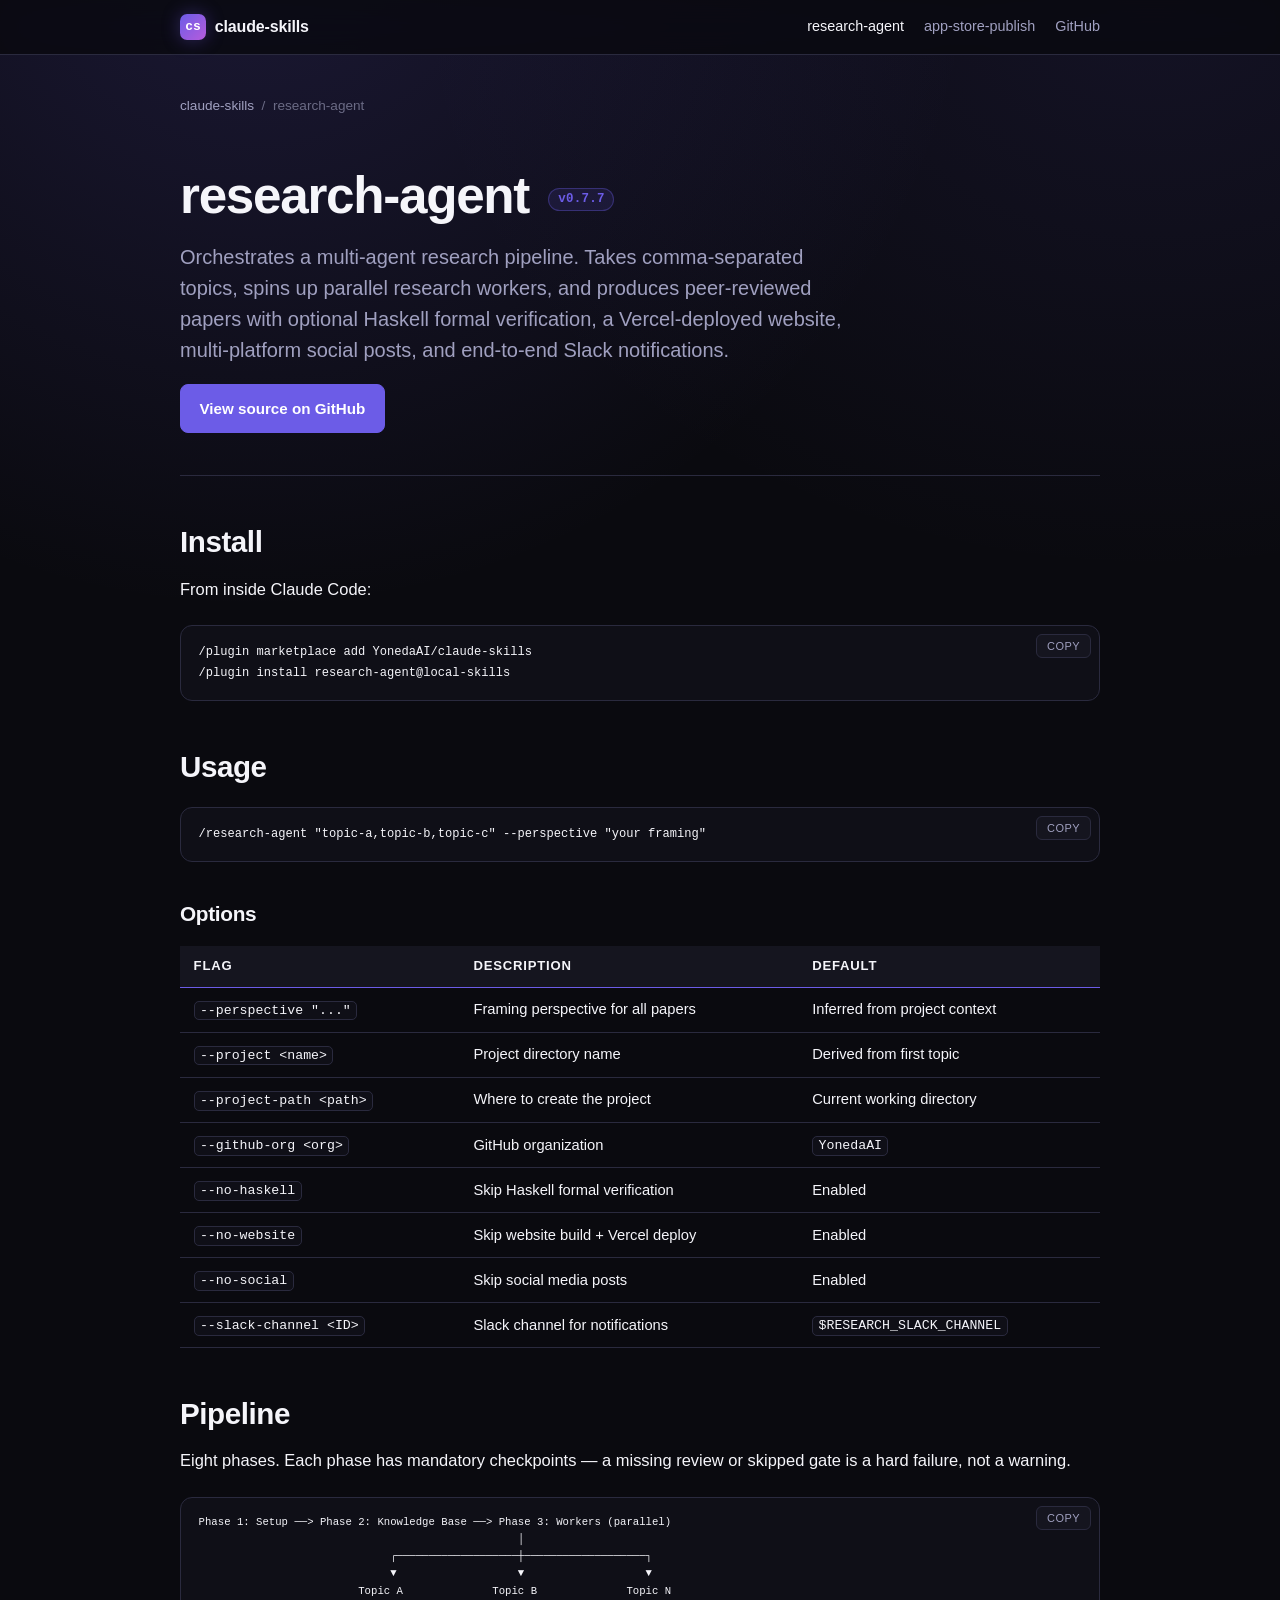
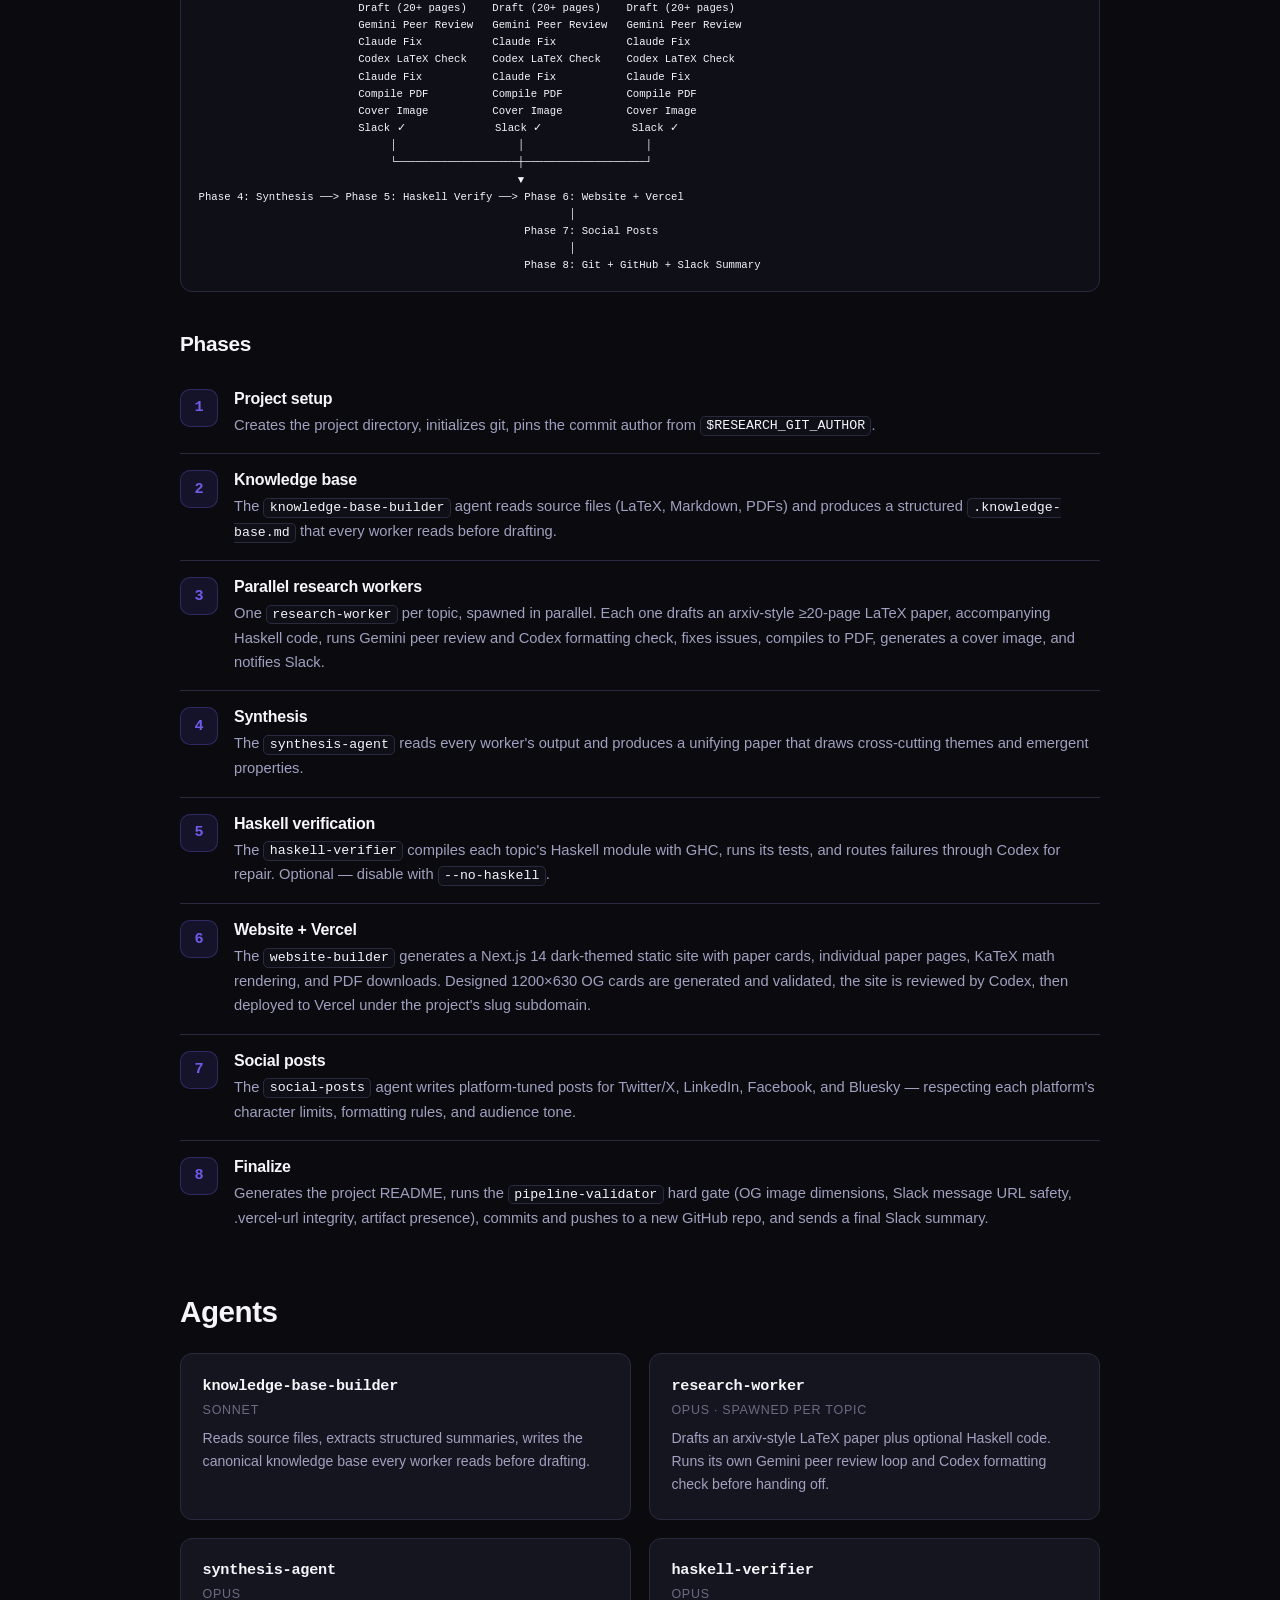
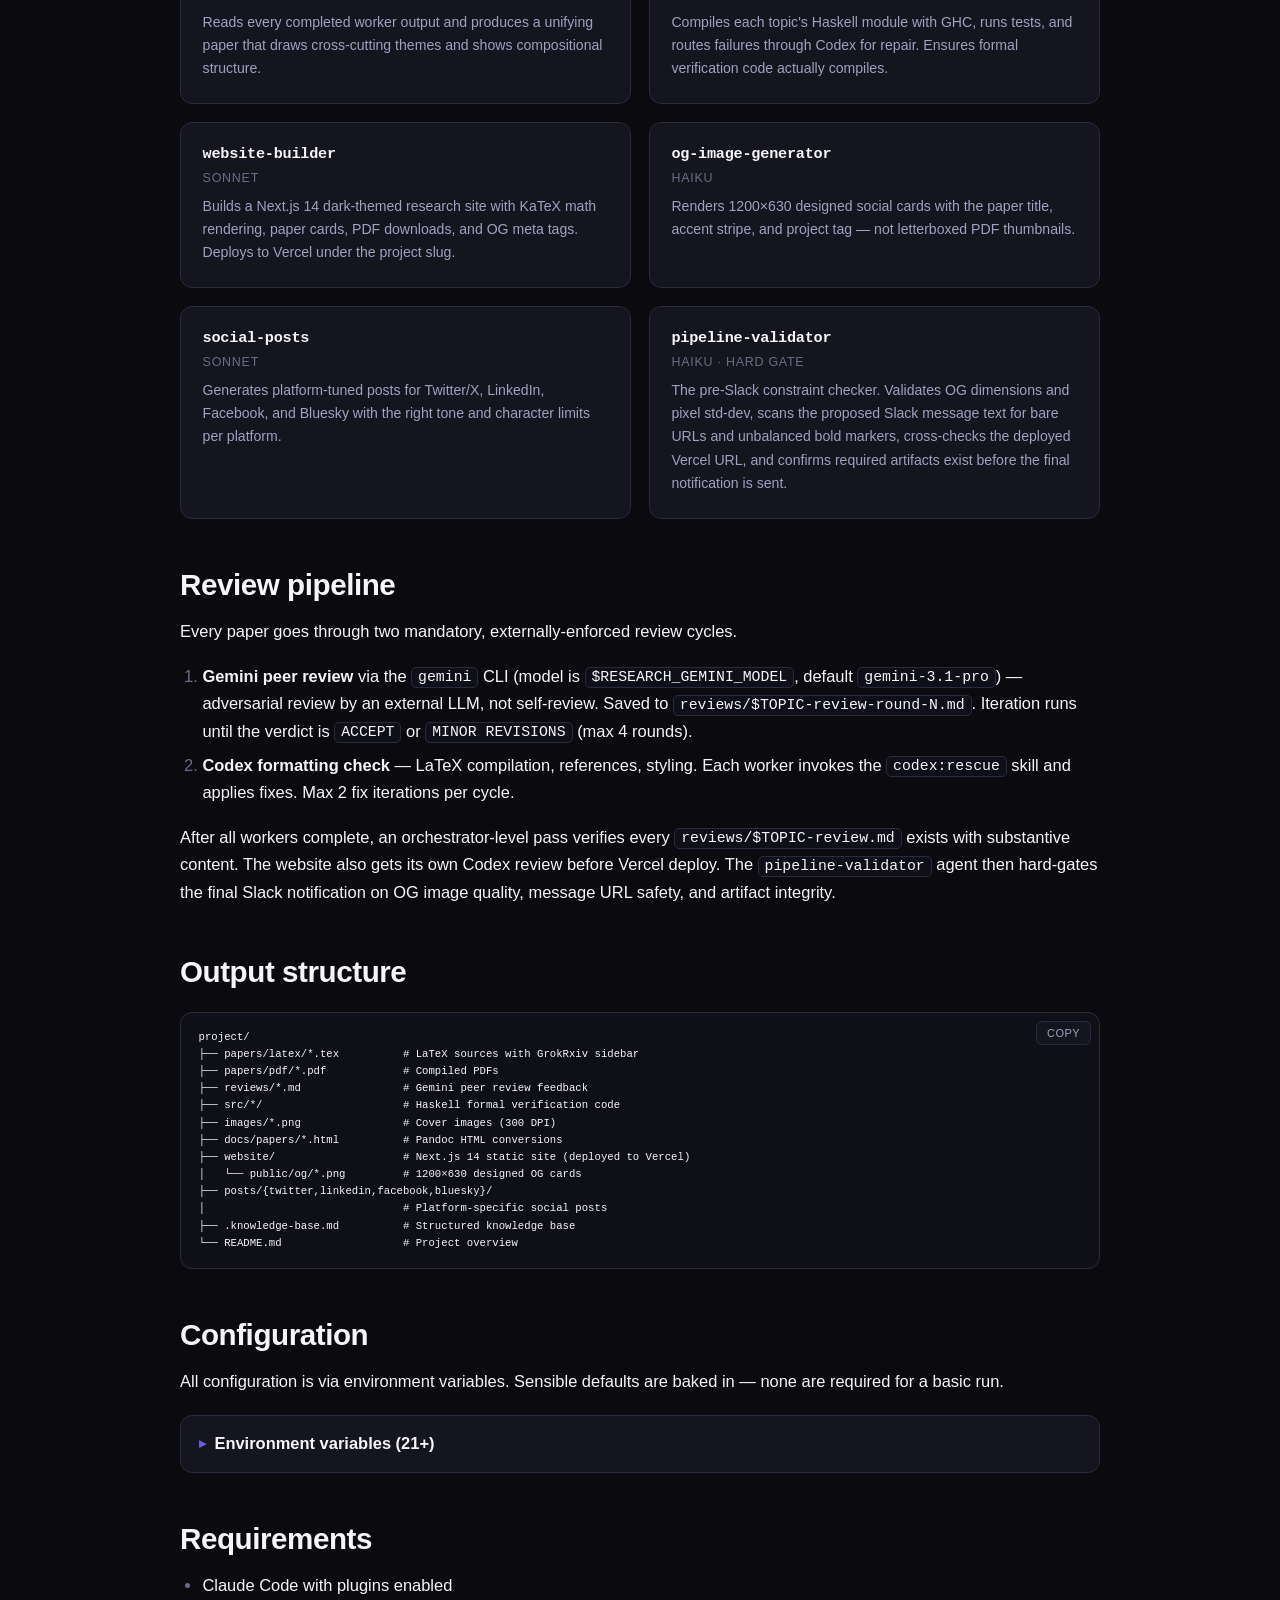
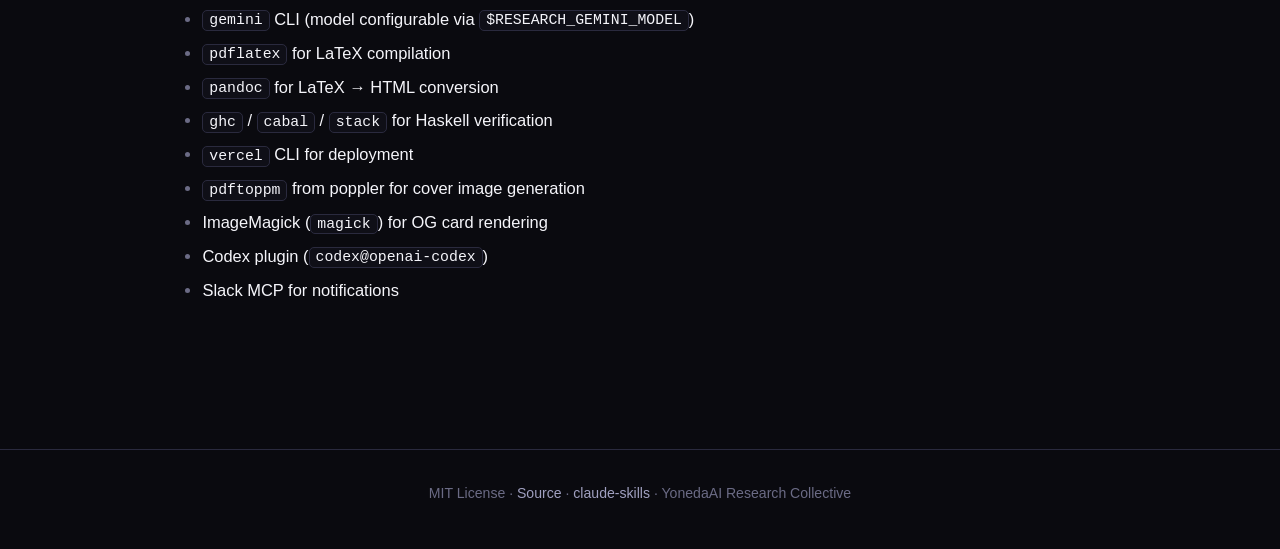
==== docs/research-agent/index.html @ 032ab2cd "Add GitHub Pages site under /docs - Top-level README pointing to the published site and per-plugin f" ====
<!doctype html>
<html lang="en">
<head>
  <meta charset="utf-8">
  <meta name="viewport" content="width=device-width, initial-scale=1, viewport-fit=cover">
  <meta name="theme-color" content="#0a0a0f">
  <title>research-agent — claude-skills</title>
  <meta name="description" content="A Claude Code plugin that orchestrates a multi-agent research pipeline: parallel workers, Gemini peer review, Codex formatting, Haskell verification, Vercel deployment, social posts, and Slack notifications.">

  <link rel="icon" type="image/svg+xml" href="../assets/img/favicon.svg">
  <link rel="canonical" href="https://yonedaai.github.io/claude-skills/research-agent/">
  <link rel="stylesheet" href="../assets/css/style.css">

  <meta property="og:type" content="article">
  <meta property="og:title" content="research-agent — multi-agent research pipeline for Claude Code">
  <meta property="og:description" content="Parallel research workers, Gemini peer review, Codex formatting, Haskell verification, Vercel deploy, social posts, Slack notifications.">
  <meta property="og:url" content="https://yonedaai.github.io/claude-skills/research-agent/">
  <meta property="og:image" content="https://yonedaai.github.io/claude-skills/assets/img/og-default.png">
  <meta name="twitter:card" content="summary_large_image">
  <meta name="twitter:title" content="research-agent — multi-agent research pipeline for Claude Code">
  <meta name="twitter:description" content="Parallel workers, peer review, formal verification, deployment, social, Slack.">
  <meta name="twitter:image" content="https://yonedaai.github.io/claude-skills/assets/img/og-default.png">
</head>
<body>

<header class="site-header">
  <div class="site-header-inner">
    <a class="brand" href="../">
      <span class="brand-mark">cs</span>
      <span>claude-skills</span>
    </a>
    <nav class="nav" aria-label="Primary">
      <a href="../research-agent/" class="active">research-agent</a>
      <a href="../app-store-publish/">app-store-publish</a>
      <a href="https://github.com/YonedaAI/claude-skills" rel="noopener">GitHub</a>
    </nav>
  </div>
</header>

<main>
  <p class="crumbs"><a href="../">claude-skills</a> &nbsp;/&nbsp; research-agent</p>

  <section class="hero">
    <h1>research-agent <span class="pill">v0.7.7</span></h1>
    <p class="lead">
      Orchestrates a multi-agent research pipeline. Takes comma-separated topics, spins up
      parallel research workers, and produces peer-reviewed papers with optional Haskell
      formal verification, a Vercel-deployed website, multi-platform social posts, and
      end-to-end Slack notifications.
    </p>
    <p>
      <a class="btn" href="https://github.com/YonedaAI/claude-skills/tree/main/research-agent-skill" rel="noopener">View source on GitHub</a>
    </p>
  </section>

  <section id="install">
    <h2>Install</h2>
    <p>From inside Claude Code:</p>
    <pre><code>/plugin marketplace add YonedaAI/claude-skills
/plugin install research-agent@local-skills</code></pre>
  </section>

  <section id="usage">
    <h2>Usage</h2>
    <pre><code>/research-agent "topic-a,topic-b,topic-c" --perspective "your framing"</code></pre>

    <h3>Options</h3>
    <table>
      <thead>
        <tr><th>Flag</th><th>Description</th><th>Default</th></tr>
      </thead>
      <tbody>
        <tr><td><code>--perspective "..."</code></td><td>Framing perspective for all papers</td><td>Inferred from project context</td></tr>
        <tr><td><code>--project &lt;name&gt;</code></td><td>Project directory name</td><td>Derived from first topic</td></tr>
        <tr><td><code>--project-path &lt;path&gt;</code></td><td>Where to create the project</td><td>Current working directory</td></tr>
        <tr><td><code>--github-org &lt;org&gt;</code></td><td>GitHub organization</td><td><code>YonedaAI</code></td></tr>
        <tr><td><code>--no-haskell</code></td><td>Skip Haskell formal verification</td><td>Enabled</td></tr>
        <tr><td><code>--no-website</code></td><td>Skip website build + Vercel deploy</td><td>Enabled</td></tr>
        <tr><td><code>--no-social</code></td><td>Skip social media posts</td><td>Enabled</td></tr>
        <tr><td><code>--slack-channel &lt;ID&gt;</code></td><td>Slack channel for notifications</td><td><code>$RESEARCH_SLACK_CHANNEL</code></td></tr>
      </tbody>
    </table>
  </section>

  <section id="pipeline">
    <h2>Pipeline</h2>
    <p>Eight phases. Each phase has mandatory checkpoints — a missing review or skipped gate is a hard failure, not a warning.</p>

<pre class="diagram"><code>Phase 1: Setup ──&gt; Phase 2: Knowledge Base ──&gt; Phase 3: Workers (parallel)
                                                  │
                              ┌───────────────────┼───────────────────┐
                              ▼                   ▼                   ▼
                         Topic A              Topic B              Topic N
                         Draft (20+ pages)    Draft (20+ pages)    Draft (20+ pages)
                         Gemini Peer Review   Gemini Peer Review   Gemini Peer Review
                         Claude Fix           Claude Fix           Claude Fix
                         Codex LaTeX Check    Codex LaTeX Check    Codex LaTeX Check
                         Claude Fix           Claude Fix           Claude Fix
                         Compile PDF          Compile PDF          Compile PDF
                         Cover Image          Cover Image          Cover Image
                         Slack ✓              Slack ✓              Slack ✓
                              │                   │                   │
                              └───────────────────┼───────────────────┘
                                                  ▼
Phase 4: Synthesis ──&gt; Phase 5: Haskell Verify ──&gt; Phase 6: Website + Vercel
                                                          │
                                                   Phase 7: Social Posts
                                                          │
                                                   Phase 8: Git + GitHub + Slack Summary</code></pre>

    <h3>Phases</h3>

    <div class="phase">
      <div class="phase-num">1</div>
      <div class="phase-body">
        <h4>Project setup</h4>
        <p>Creates the project directory, initializes git, pins the commit author from <code>$RESEARCH_GIT_AUTHOR</code>.</p>
      </div>
    </div>
    <div class="phase">
      <div class="phase-num">2</div>
      <div class="phase-body">
        <h4>Knowledge base</h4>
        <p>The <code>knowledge-base-builder</code> agent reads source files (LaTeX, Markdown, PDFs) and produces a structured <code>.knowledge-base.md</code> that every worker reads before drafting.</p>
      </div>
    </div>
    <div class="phase">
      <div class="phase-num">3</div>
      <div class="phase-body">
        <h4>Parallel research workers</h4>
        <p>One <code>research-worker</code> per topic, spawned in parallel. Each one drafts an arxiv-style ≥20-page LaTeX paper, accompanying Haskell code, runs Gemini peer review and Codex formatting check, fixes issues, compiles to PDF, generates a cover image, and notifies Slack.</p>
      </div>
    </div>
    <div class="phase">
      <div class="phase-num">4</div>
      <div class="phase-body">
        <h4>Synthesis</h4>
        <p>The <code>synthesis-agent</code> reads every worker's output and produces a unifying paper that draws cross-cutting themes and emergent properties.</p>
      </div>
    </div>
    <div class="phase">
      <div class="phase-num">5</div>
      <div class="phase-body">
        <h4>Haskell verification</h4>
        <p>The <code>haskell-verifier</code> compiles each topic's Haskell module with GHC, runs its tests, and routes failures through Codex for repair. Optional — disable with <code>--no-haskell</code>.</p>
      </div>
    </div>
    <div class="phase">
      <div class="phase-num">6</div>
      <div class="phase-body">
        <h4>Website + Vercel</h4>
        <p>The <code>website-builder</code> generates a Next.js 14 dark-themed static site with paper cards, individual paper pages, KaTeX math rendering, and PDF downloads. Designed 1200×630 OG cards are generated and validated, the site is reviewed by Codex, then deployed to Vercel under the project's slug subdomain.</p>
      </div>
    </div>
    <div class="phase">
      <div class="phase-num">7</div>
      <div class="phase-body">
        <h4>Social posts</h4>
        <p>The <code>social-posts</code> agent writes platform-tuned posts for Twitter/X, LinkedIn, Facebook, and Bluesky — respecting each platform's character limits, formatting rules, and audience tone.</p>
      </div>
    </div>
    <div class="phase">
      <div class="phase-num">8</div>
      <div class="phase-body">
        <h4>Finalize</h4>
        <p>Generates the project README, runs the <code>pipeline-validator</code> hard gate (OG image dimensions, Slack message URL safety, .vercel-url integrity, artifact presence), commits and pushes to a new GitHub repo, and sends a final Slack summary.</p>
      </div>
    </div>
  </section>

  <section id="agents">
    <h2>Agents</h2>
    <div class="grid grid-2">

      <article class="card agent-card">
        <h4>knowledge-base-builder</h4>
        <p class="meta">Sonnet</p>
        <p>Reads source files, extracts structured summaries, writes the canonical knowledge base every worker reads before drafting.</p>
      </article>

      <article class="card agent-card">
        <h4>research-worker</h4>
        <p class="meta">Opus · spawned per topic</p>
        <p>Drafts an arxiv-style LaTeX paper plus optional Haskell code. Runs its own Gemini peer review loop and Codex formatting check before handing off.</p>
      </article>

      <article class="card agent-card">
        <h4>synthesis-agent</h4>
        <p class="meta">Opus</p>
        <p>Reads every completed worker output and produces a unifying paper that draws cross-cutting themes and shows compositional structure.</p>
      </article>

      <article class="card agent-card">
        <h4>haskell-verifier</h4>
        <p class="meta">Opus</p>
        <p>Compiles each topic's Haskell module with GHC, runs tests, and routes failures through Codex for repair. Ensures formal verification code actually compiles.</p>
      </article>

      <article class="card agent-card">
        <h4>website-builder</h4>
        <p class="meta">Sonnet</p>
        <p>Builds a Next.js 14 dark-themed research site with KaTeX math rendering, paper cards, PDF downloads, and OG meta tags. Deploys to Vercel under the project slug.</p>
      </article>

      <article class="card agent-card">
        <h4>og-image-generator</h4>
        <p class="meta">Haiku</p>
        <p>Renders 1200×630 designed social cards with the paper title, accent stripe, and project tag — not letterboxed PDF thumbnails.</p>
      </article>

      <article class="card agent-card">
        <h4>social-posts</h4>
        <p class="meta">Sonnet</p>
        <p>Generates platform-tuned posts for Twitter/X, LinkedIn, Facebook, and Bluesky with the right tone and character limits per platform.</p>
      </article>

      <article class="card agent-card">
        <h4>pipeline-validator</h4>
        <p class="meta">Haiku · hard gate</p>
        <p>The pre-Slack constraint checker. Validates OG dimensions and pixel std-dev, scans the proposed Slack message text for bare URLs and unbalanced bold markers, cross-checks the deployed Vercel URL, and confirms required artifacts exist before the final notification is sent.</p>
      </article>

    </div>
  </section>

  <section id="reviews">
    <h2>Review pipeline</h2>
    <p>
      Every paper goes through two mandatory, externally-enforced review cycles.
    </p>
    <ol>
      <li>
        <strong>Gemini peer review</strong> via the <code>gemini</code> CLI (model is
        <code>$RESEARCH_GEMINI_MODEL</code>, default <code>gemini-3.1-pro</code>) — adversarial review by an external LLM, not self-review. Saved to <code>reviews/$TOPIC-review-round-N.md</code>. Iteration runs until the verdict is <code>ACCEPT</code> or <code>MINOR REVISIONS</code> (max 4 rounds).
      </li>
      <li>
        <strong>Codex formatting check</strong> — LaTeX compilation, references, styling. Each worker invokes the <code>codex:rescue</code> skill and applies fixes. Max 2 fix iterations per cycle.
      </li>
    </ol>
    <p>
      After all workers complete, an orchestrator-level pass verifies every <code>reviews/$TOPIC-review.md</code> exists with substantive content. The website also gets its own Codex review before Vercel deploy. The <code>pipeline-validator</code> agent then hard-gates the final Slack notification on OG image quality, message URL safety, and artifact integrity.
    </p>
  </section>

  <section id="output">
    <h2>Output structure</h2>
<pre class="diagram"><code>project/
├── papers/latex/*.tex          # LaTeX sources with GrokRxiv sidebar
├── papers/pdf/*.pdf            # Compiled PDFs
├── reviews/*.md                # Gemini peer review feedback
├── src/*/                      # Haskell formal verification code
├── images/*.png                # Cover images (300 DPI)
├── docs/papers/*.html          # Pandoc HTML conversions
├── website/                    # Next.js 14 static site (deployed to Vercel)
│   └── public/og/*.png         # 1200×630 designed OG cards
├── posts/{twitter,linkedin,facebook,bluesky}/
│                               # Platform-specific social posts
├── .knowledge-base.md          # Structured knowledge base
└── README.md                   # Project overview</code></pre>
  </section>

  <section id="env">
    <h2>Configuration</h2>
    <p>All configuration is via environment variables. Sensible defaults are baked in — none are required for a basic run.</p>

    <details>
      <summary>Environment variables (21+)</summary>
      <table>
        <thead>
          <tr><th>Env Var</th><th>Default</th><th>Purpose</th></tr>
        </thead>
        <tbody>
          <tr><td><code>RESEARCH_AUTHOR_NAME</code></td><td><code>Matthew Long</code></td><td>Paper author name</td></tr>
          <tr><td><code>RESEARCH_AUTHOR_EMAIL</code></td><td><code>matthew@yonedaai.com</code></td><td>Author contact email</td></tr>
          <tr><td><code>RESEARCH_AUTHOR_URL</code></td><td><code>https://yonedaai.com</code></td><td>Author website</td></tr>
          <tr><td><code>RESEARCH_COLLABORATION</code></td><td><code>The YonedaAI Collaboration</code></td><td>Collaboration line in author block</td></tr>
          <tr><td><code>RESEARCH_INSTITUTION</code></td><td><code>YonedaAI Research Collective</code></td><td>Institution line</td></tr>
          <tr><td><code>RESEARCH_LOCATION</code></td><td><code>Chicago, IL</code></td><td>Author location</td></tr>
          <tr><td><code>RESEARCH_GITHUB_ORG</code></td><td><code>YonedaAI</code></td><td>GitHub org for repo creation</td></tr>
          <tr><td><code>RESEARCH_SLACK_CHANNEL</code></td><td><code>C0AK269AVSA</code></td><td>Slack channel for notifications</td></tr>
          <tr><td><code>RESEARCH_GEMINI_MODEL</code></td><td><code>gemini-3.1-pro</code></td><td>Gemini model for peer review</td></tr>
          <tr><td><code>RESEARCH_WORKER_MODEL</code></td><td><code>opus</code></td><td>Model for research-worker / synthesis</td></tr>
          <tr><td><code>RESEARCH_UTILITY_MODEL</code></td><td><code>sonnet</code></td><td>Model for utility agents</td></tr>
          <tr><td><code>RESEARCH_GEMINI_BIN</code></td><td><em>fnm absolute path</em></td><td>Absolute path to <code>gemini</code> CLI (fnm shims aren't active in agent subshells)</td></tr>
          <tr><td><code>RESEARCH_CODEX_BIN</code></td><td><em>fnm absolute path</em></td><td>Absolute path to <code>codex</code> CLI</td></tr>
          <tr><td><code>RESEARCH_GIT_AUTHOR</code></td><td><code>Matthew &lt;mlong@magneton.io&gt;</code></td><td>Git author for every commit (RFC 2822)</td></tr>
          <tr><td><code>RESEARCH_GIT_AUTHOR_NAME</code></td><td><em>parsed</em></td><td>Override the parsed name</td></tr>
          <tr><td><code>RESEARCH_GIT_AUTHOR_EMAIL</code></td><td><em>parsed</em></td><td>Override the parsed email</td></tr>
        </tbody>
      </table>
    </details>
  </section>

  <section id="requirements">
    <h2>Requirements</h2>
    <ul>
      <li>Claude Code with plugins enabled</li>
      <li><code>gemini</code> CLI (model configurable via <code>$RESEARCH_GEMINI_MODEL</code>)</li>
      <li><code>pdflatex</code> for LaTeX compilation</li>
      <li><code>pandoc</code> for LaTeX → HTML conversion</li>
      <li><code>ghc</code> / <code>cabal</code> / <code>stack</code> for Haskell verification</li>
      <li><code>vercel</code> CLI for deployment</li>
      <li><code>pdftoppm</code> from poppler for cover image generation</li>
      <li>ImageMagick (<code>magick</code>) for OG card rendering</li>
      <li>Codex plugin (<code>codex@openai-codex</code>)</li>
      <li>Slack MCP for notifications</li>
    </ul>
  </section>
</main>

<footer class="site-footer">
  <div class="site-footer-inner">
    <p>
      MIT License ·
      <a href="https://github.com/YonedaAI/claude-skills/tree/main/research-agent-skill" rel="noopener">Source</a>
      · <a href="../">claude-skills</a>
      · YonedaAI Research Collective
    </p>
  </div>
</footer>

<script src="../assets/js/app.js" defer></script>
</body>
</html>
---- docs/assets/css/style.css ----
:root {
  --bg: #0a0a0f;
  --surface: #15151f;
  --surface-hover: #1c1c2a;
  --accent: #6c5ce7;
  --accent-hover: #8475ec;
  --accent-glow: rgba(108, 92, 231, 0.35);
  --text: #f5f5fa;
  --text-muted: #a0a0c0;
  --text-dim: #6b6b85;
  --border: #2a2a3e;
  --code-bg: #0f0f17;
  --success: #4ade80;
  --warning: #fbbf24;

  --font-sans: -apple-system, BlinkMacSystemFont, "Segoe UI", Roboto, Helvetica, Arial, sans-serif;
  --font-mono: ui-monospace, SFMono-Regular, "JetBrains Mono", Menlo, Consolas, monospace;

  --radius: 12px;
  --radius-sm: 8px;

  --max-w: 960px;
}

* {
  box-sizing: border-box;
}

html {
  scroll-behavior: smooth;
  -webkit-text-size-adjust: 100%;
}

body {
  margin: 0;
  font-family: var(--font-sans);
  font-size: clamp(15px, 0.95rem + 0.1vw, 17px);
  line-height: 1.65;
  color: var(--text);
  background: var(--bg);
  background-image:
    radial-gradient(at 20% -10%, rgba(108, 92, 231, 0.18), transparent 50%),
    radial-gradient(at 90% 0%, rgba(108, 92, 231, 0.1), transparent 45%);
  background-attachment: fixed;
  -webkit-font-smoothing: antialiased;
  -moz-osx-font-smoothing: grayscale;
}

a {
  color: var(--accent);
  text-decoration: none;
  transition: color 0.15s ease;
}

a:hover {
  color: var(--accent-hover);
  text-decoration: underline;
  text-underline-offset: 3px;
}

h1, h2, h3, h4 {
  font-weight: 700;
  letter-spacing: -0.015em;
  line-height: 1.2;
  margin: 2.5rem 0 1rem;
  color: var(--text);
}

h1 {
  font-size: clamp(2rem, 1.6rem + 2vw, 3.2rem);
  letter-spacing: -0.025em;
  margin-top: 0;
}

h2 {
  font-size: clamp(1.4rem, 1.2rem + 1vw, 1.85rem);
  padding-top: 0.5rem;
}

h3 {
  font-size: clamp(1.15rem, 1.05rem + 0.4vw, 1.3rem);
}

p, ul, ol {
  margin: 0 0 1.1rem;
}

ul, ol {
  padding-left: 1.4rem;
}

li {
  margin-bottom: 0.4rem;
}

li::marker {
  color: var(--text-dim);
}

code, pre {
  font-family: var(--font-mono);
  font-size: 0.9em;
}

p code, li code, td code {
  background: var(--code-bg);
  border: 1px solid var(--border);
  padding: 0.1em 0.4em;
  border-radius: 5px;
  color: var(--text);
}

pre {
  background: var(--code-bg);
  border: 1px solid var(--border);
  border-radius: var(--radius);
  padding: 1rem 1.1rem;
  overflow-x: auto;
  position: relative;
  margin: 1.4rem 0;
  font-size: 0.84rem;
  line-height: 1.55;
}

pre code {
  background: transparent;
  border: 0;
  padding: 0;
  color: var(--text);
}

.copy-btn {
  position: absolute;
  top: 8px;
  right: 8px;
  background: var(--surface);
  color: var(--text-muted);
  border: 1px solid var(--border);
  border-radius: 6px;
  padding: 5px 10px;
  font-size: 11px;
  font-family: var(--font-sans);
  cursor: pointer;
  transition: all 0.15s ease;
  letter-spacing: 0.04em;
  text-transform: uppercase;
}

.copy-btn:hover {
  background: var(--surface-hover);
  color: var(--text);
  border-color: var(--accent);
}

.copy-btn.copied {
  background: var(--accent);
  color: white;
  border-color: var(--accent);
}

table {
  width: 100%;
  border-collapse: collapse;
  margin: 1.2rem 0;
  font-size: 0.92rem;
  display: block;
  overflow-x: auto;
  white-space: nowrap;
}

@media (min-width: 720px) {
  table {
    display: table;
    white-space: normal;
  }
}

th, td {
  text-align: left;
  padding: 0.6rem 0.85rem;
  border-bottom: 1px solid var(--border);
}

th {
  background: var(--surface);
  color: var(--text);
  font-weight: 600;
  font-size: 0.82rem;
  text-transform: uppercase;
  letter-spacing: 0.06em;
  border-bottom-color: var(--accent);
}

tr:hover td {
  background: rgba(108, 92, 231, 0.04);
}

.site-header {
  position: sticky;
  top: 0;
  z-index: 50;
  background: rgba(10, 10, 15, 0.85);
  backdrop-filter: saturate(180%) blur(14px);
  -webkit-backdrop-filter: saturate(180%) blur(14px);
  border-bottom: 1px solid var(--border);
}

.site-header-inner {
  max-width: var(--max-w);
  margin: 0 auto;
  padding: 0.85rem 1.25rem;
  display: flex;
  align-items: center;
  justify-content: space-between;
  gap: 1rem;
}

.brand {
  display: flex;
  align-items: center;
  gap: 0.55rem;
  font-weight: 700;
  font-size: 1rem;
  color: var(--text);
  letter-spacing: -0.01em;
}

.brand:hover {
  text-decoration: none;
  color: var(--text);
}

.brand-mark {
  width: 26px;
  height: 26px;
  border-radius: 7px;
  background: linear-gradient(135deg, var(--accent), #b65cdc);
  box-shadow: 0 0 18px var(--accent-glow);
  display: grid;
  place-items: center;
  color: white;
  font-weight: 800;
  font-size: 13px;
  font-family: var(--font-mono);
}

.nav {
  display: flex;
  gap: 1.25rem;
  font-size: 0.9rem;
}

.nav a {
  color: var(--text-muted);
  white-space: nowrap;
}

.nav a:hover {
  color: var(--text);
  text-decoration: none;
}

.nav a.active {
  color: var(--text);
}

main {
  max-width: var(--max-w);
  margin: 0 auto;
  padding: 2.5rem 1.25rem 4rem;
}

.hero {
  padding: 2.5rem 0 1.5rem;
  border-bottom: 1px solid var(--border);
  margin-bottom: 2.5rem;
}

.hero p.lead {
  font-size: clamp(1.05rem, 0.95rem + 0.5vw, 1.25rem);
  color: var(--text-muted);
  max-width: 60ch;
  line-height: 1.55;
}

.btn {
  display: inline-flex;
  align-items: center;
  gap: 0.5rem;
  padding: 0.7rem 1.15rem;
  background: var(--accent);
  color: white;
  border-radius: var(--radius-sm);
  font-weight: 600;
  font-size: 0.95rem;
  border: 1px solid var(--accent);
  cursor: pointer;
  transition: all 0.15s ease;
  text-decoration: none;
}

.btn:hover {
  background: var(--accent-hover);
  color: white;
  text-decoration: none;
  transform: translateY(-1px);
  box-shadow: 0 6px 22px var(--accent-glow);
}

.btn.btn-ghost {
  background: transparent;
  color: var(--text);
  border-color: var(--border);
}

.btn.btn-ghost:hover {
  background: var(--surface-hover);
  border-color: var(--accent);
  box-shadow: none;
}

.pill {
  display: inline-flex;
  align-items: center;
  font-family: var(--font-mono);
  font-size: 0.78rem;
  background: rgba(108, 92, 231, 0.12);
  color: var(--accent);
  border: 1px solid rgba(108, 92, 231, 0.35);
  padding: 0.2rem 0.55rem;
  border-radius: 999px;
  margin-left: 0.4rem;
  vertical-align: middle;
  letter-spacing: 0.02em;
}

.crumbs {
  font-size: 0.85rem;
  color: var(--text-dim);
  margin-bottom: 0.5rem;
}

.crumbs a {
  color: var(--text-muted);
}

.grid {
  display: grid;
  grid-template-columns: 1fr;
  gap: 1.1rem;
  margin: 1.5rem 0;
}

@media (min-width: 720px) {
  .grid.grid-2 { grid-template-columns: 1fr 1fr; }
  .grid.grid-3 { grid-template-columns: repeat(3, 1fr); }
  .grid.grid-4 { grid-template-columns: repeat(4, 1fr); }
}

.card {
  background: var(--surface);
  border: 1px solid var(--border);
  border-radius: var(--radius);
  padding: 1.4rem 1.35rem;
  transition: all 0.18s ease;
  position: relative;
  overflow: hidden;
}

.card::before {
  content: "";
  position: absolute;
  inset: 0 0 auto 0;
  height: 2px;
  background: linear-gradient(90deg, transparent, var(--accent), transparent);
  opacity: 0;
  transition: opacity 0.18s ease;
}

.card:hover {
  background: var(--surface-hover);
  border-color: rgba(108, 92, 231, 0.4);
  transform: translateY(-2px);
  box-shadow: 0 12px 36px rgba(0, 0, 0, 0.35);
}

.card:hover::before {
  opacity: 1;
}

.card h3 {
  margin: 0 0 0.45rem;
  display: flex;
  align-items: center;
  gap: 0.4rem;
  flex-wrap: wrap;
}

.card p {
  color: var(--text-muted);
  margin-bottom: 0.85rem;
  font-size: 0.95rem;
}

.card .card-link {
  font-weight: 600;
  font-size: 0.92rem;
  color: var(--accent);
}

.agent-card h4 {
  margin: 0 0 0.3rem;
  font-size: 0.95rem;
  font-family: var(--font-mono);
  color: var(--text);
}

.agent-card .meta {
  font-size: 0.78rem;
  color: var(--text-dim);
  text-transform: uppercase;
  letter-spacing: 0.06em;
  margin-bottom: 0.4rem;
}

.agent-card p {
  font-size: 0.88rem;
  margin: 0;
  color: var(--text-muted);
}

.phase {
  display: flex;
  gap: 1rem;
  padding: 1rem 0;
  border-bottom: 1px solid var(--border);
}

.phase:last-child {
  border-bottom: 0;
}

.phase-num {
  flex-shrink: 0;
  width: 38px;
  height: 38px;
  border-radius: 10px;
  background: rgba(108, 92, 231, 0.12);
  color: var(--accent);
  display: grid;
  place-items: center;
  font-family: var(--font-mono);
  font-weight: 700;
  font-size: 0.95rem;
  border: 1px solid rgba(108, 92, 231, 0.3);
}

.phase-body h4 {
  margin: 0 0 0.3rem;
  font-size: 1rem;
}

.phase-body p {
  margin: 0;
  color: var(--text-muted);
  font-size: 0.92rem;
}

details {
  background: var(--surface);
  border: 1px solid var(--border);
  border-radius: var(--radius);
  padding: 0.9rem 1.15rem;
  margin: 1.2rem 0;
}

details[open] {
  padding-bottom: 1.15rem;
}

summary {
  cursor: pointer;
  font-weight: 600;
  color: var(--text);
  list-style: none;
  display: flex;
  align-items: center;
  gap: 0.5rem;
}

summary::-webkit-details-marker { display: none; }

summary::before {
  content: "▸";
  color: var(--accent);
  display: inline-block;
  transition: transform 0.18s ease;
  font-size: 0.85rem;
}

details[open] summary::before {
  transform: rotate(90deg);
}

.site-footer {
  border-top: 1px solid var(--border);
  margin-top: 4rem;
  padding: 2rem 1.25rem 2.5rem;
  text-align: center;
  color: var(--text-dim);
  font-size: 0.88rem;
}

.site-footer-inner {
  max-width: var(--max-w);
  margin: 0 auto;
}

.site-footer a {
  color: var(--text-muted);
}

.diagram {
  font-size: 0.74rem;
  line-height: 1.45;
  color: var(--text-muted);
}

.diagram .accent {
  color: var(--accent);
}

::selection {
  background: var(--accent-glow);
  color: var(--text);
}

@media (max-width: 480px) {
  .nav { gap: 0.85rem; font-size: 0.85rem; }
  main { padding: 1.5rem 1rem 3rem; }
  .hero { padding: 1.5rem 0 1rem; }
  pre { font-size: 0.78rem; padding: 0.85rem 0.95rem; }
}
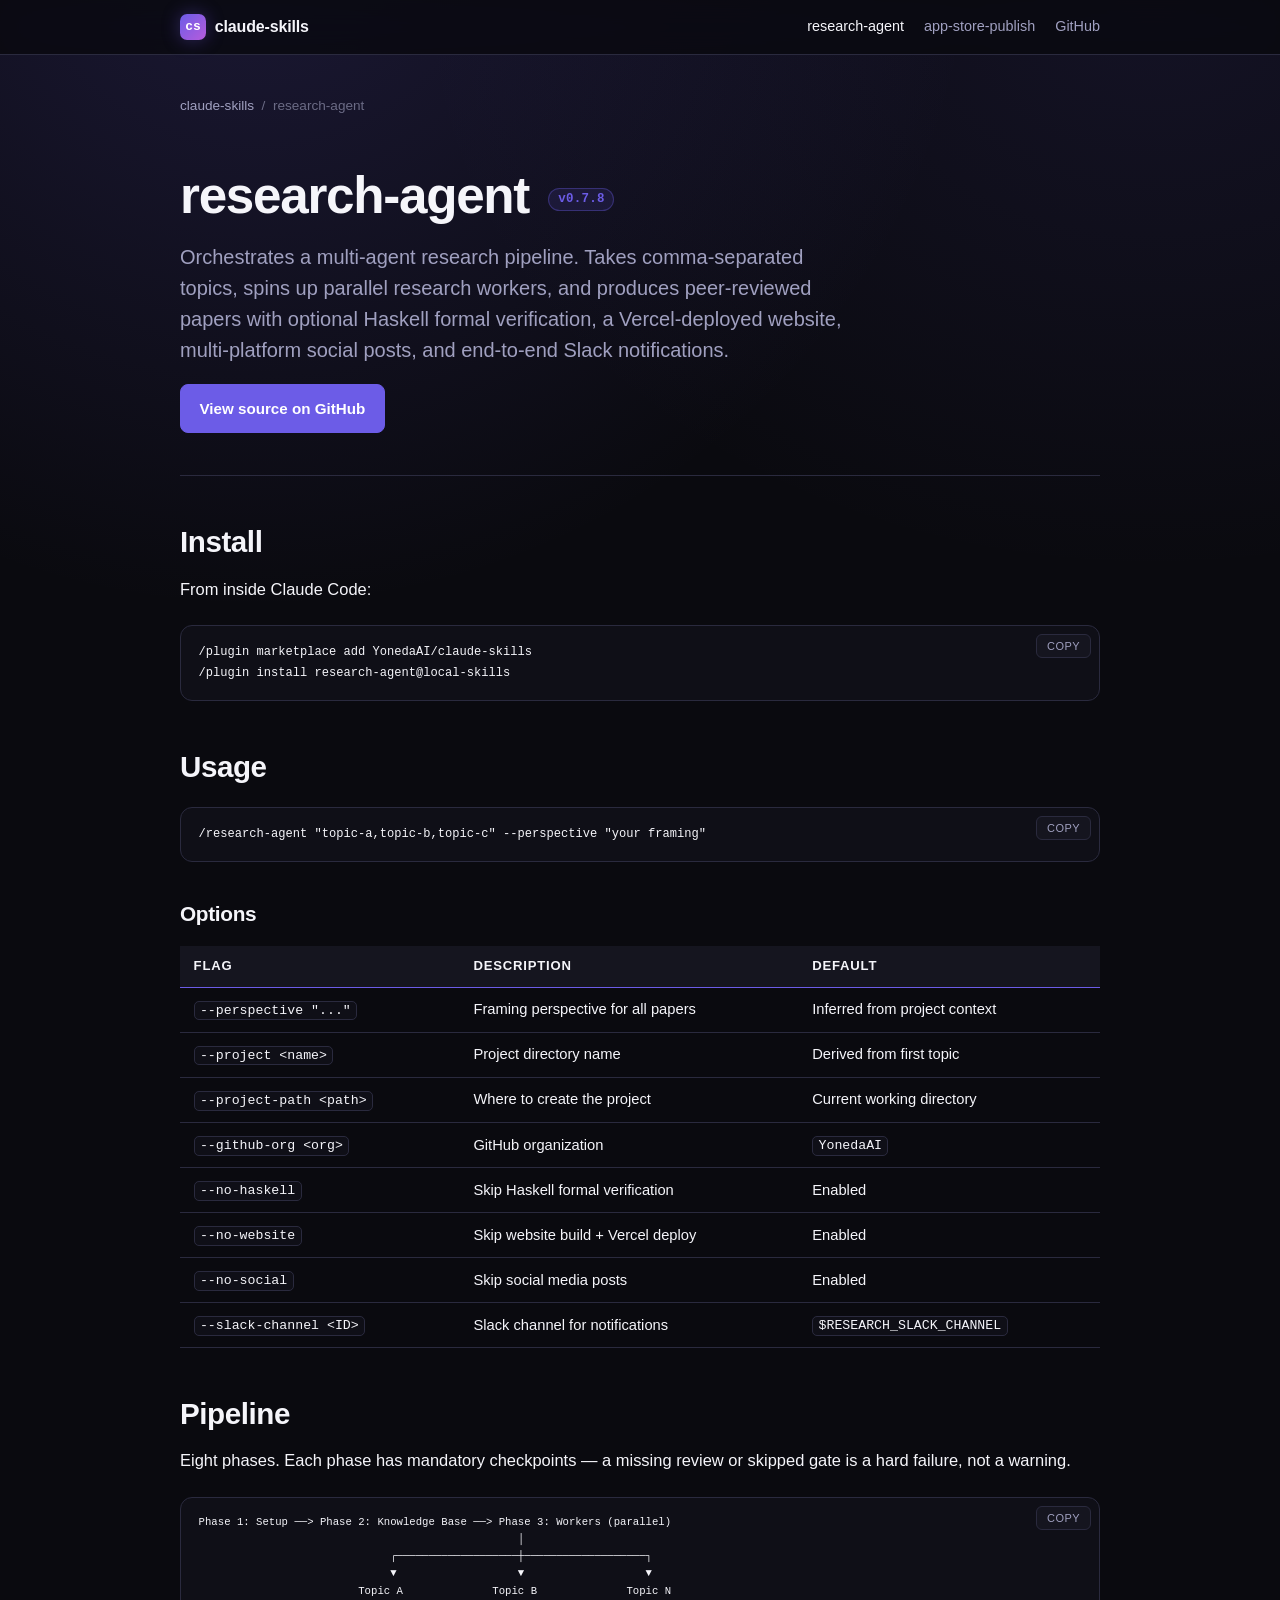
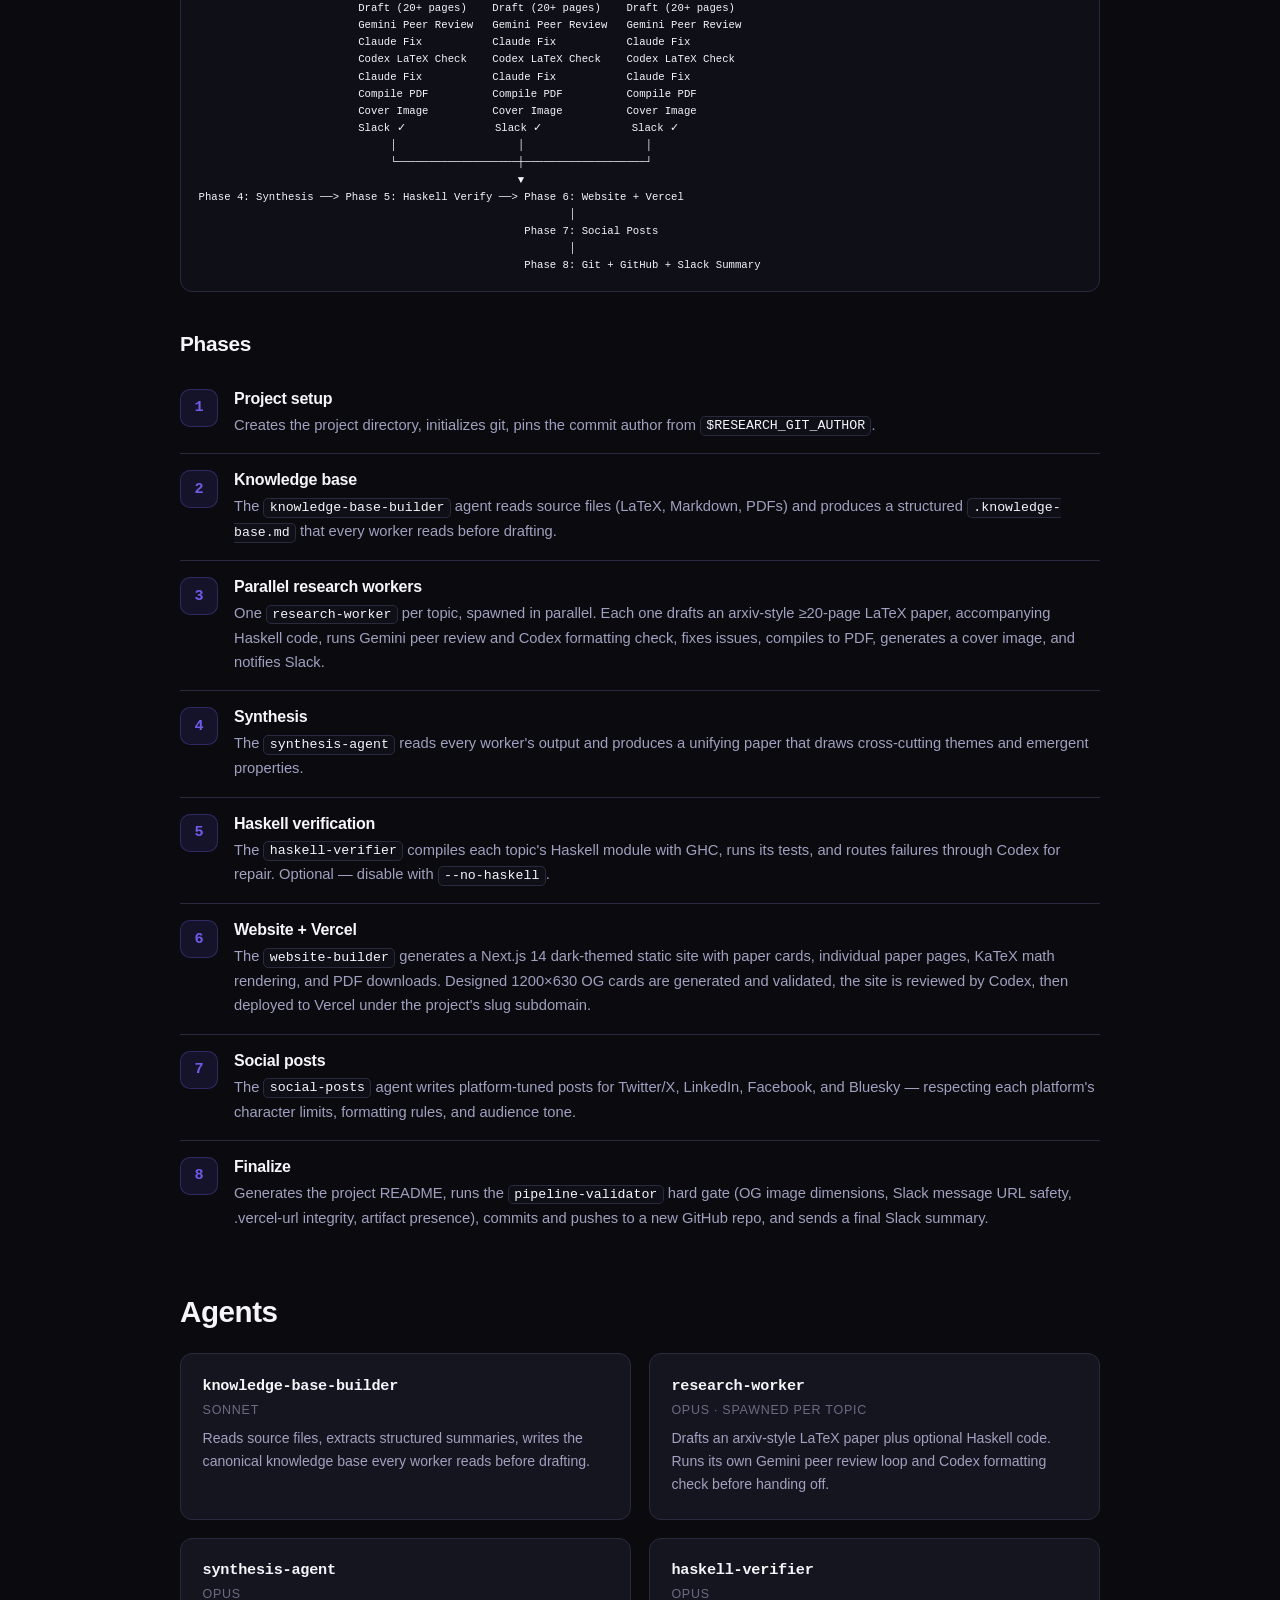
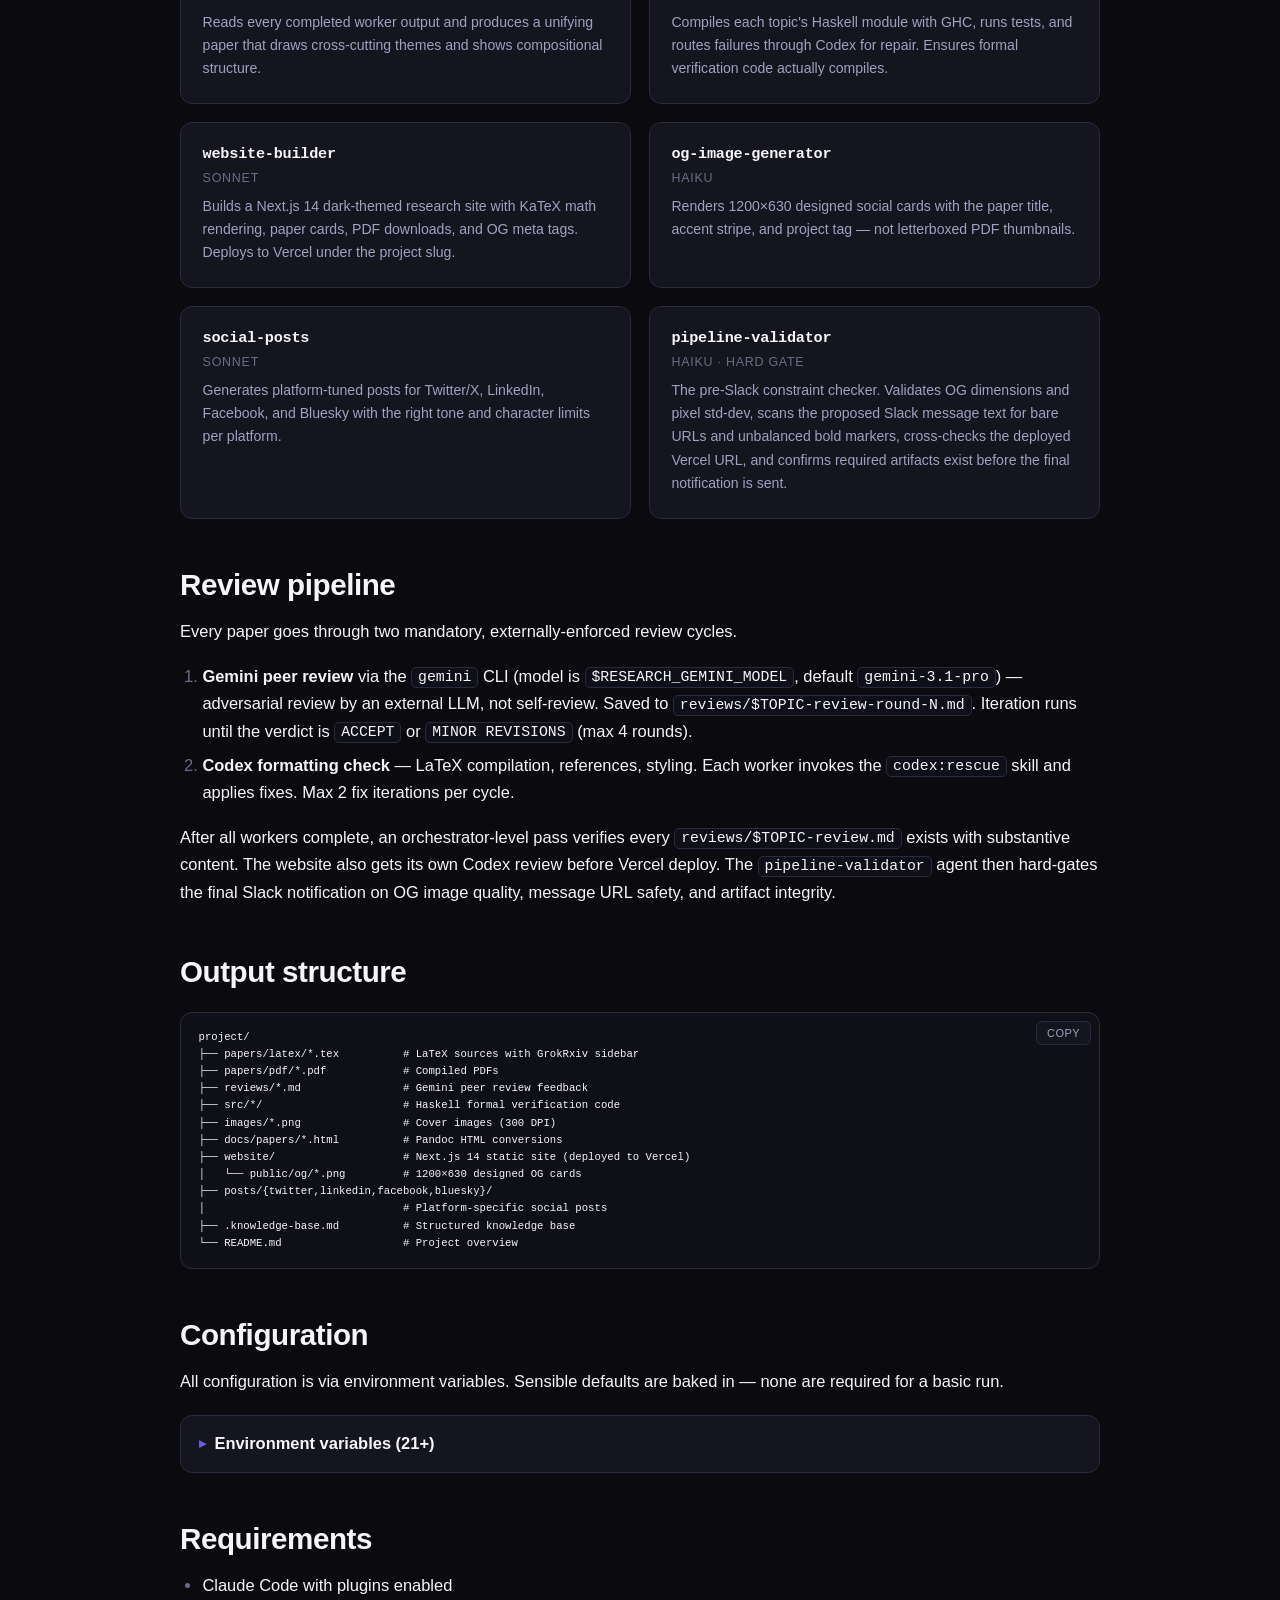
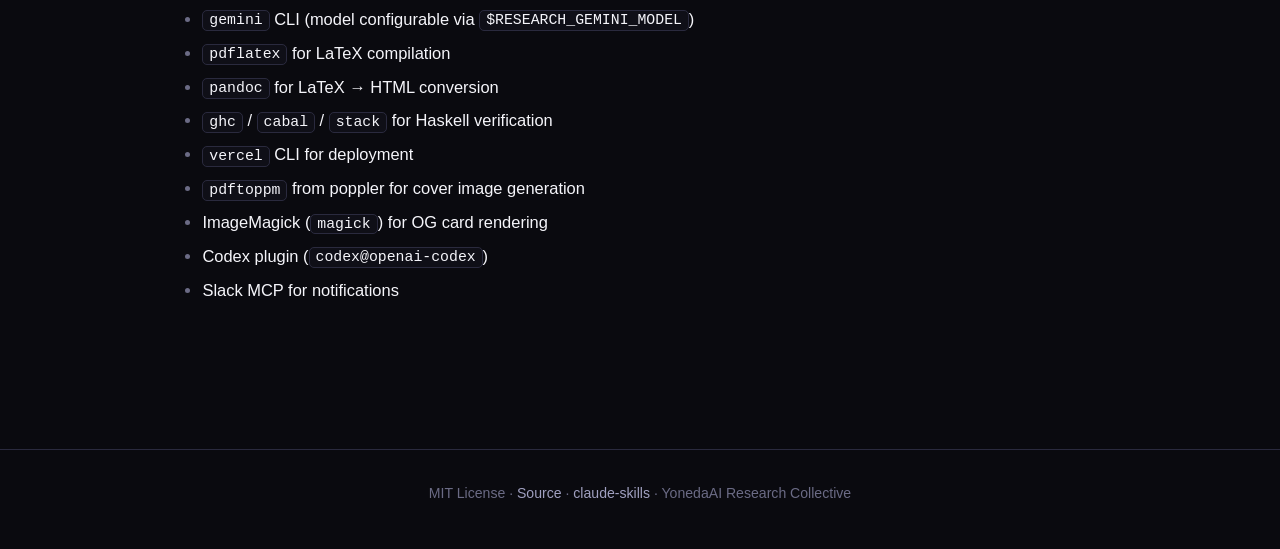
==== commit 3ac08928: "research-agent v0.7.8: hard review gates + Codex VERDICT loop Fixes the long-standing pattern where " ====
--- a/docs/research-agent/index.html
+++ b/docs/research-agent/index.html
@@ -41,7 +41,7 @@
   <p class="crumbs"><a href="../">claude-skills</a> &nbsp;/&nbsp; research-agent</p>
 
   <section class="hero">
-    <h1>research-agent <span class="pill">v0.7.7</span></h1>
+    <h1>research-agent <span class="pill">v0.7.8</span></h1>
     <p class="lead">
       Orchestrates a multi-agent research pipeline. Takes comma-separated topics, spins up
       parallel research workers, and produces peer-reviewed papers with optional Haskell
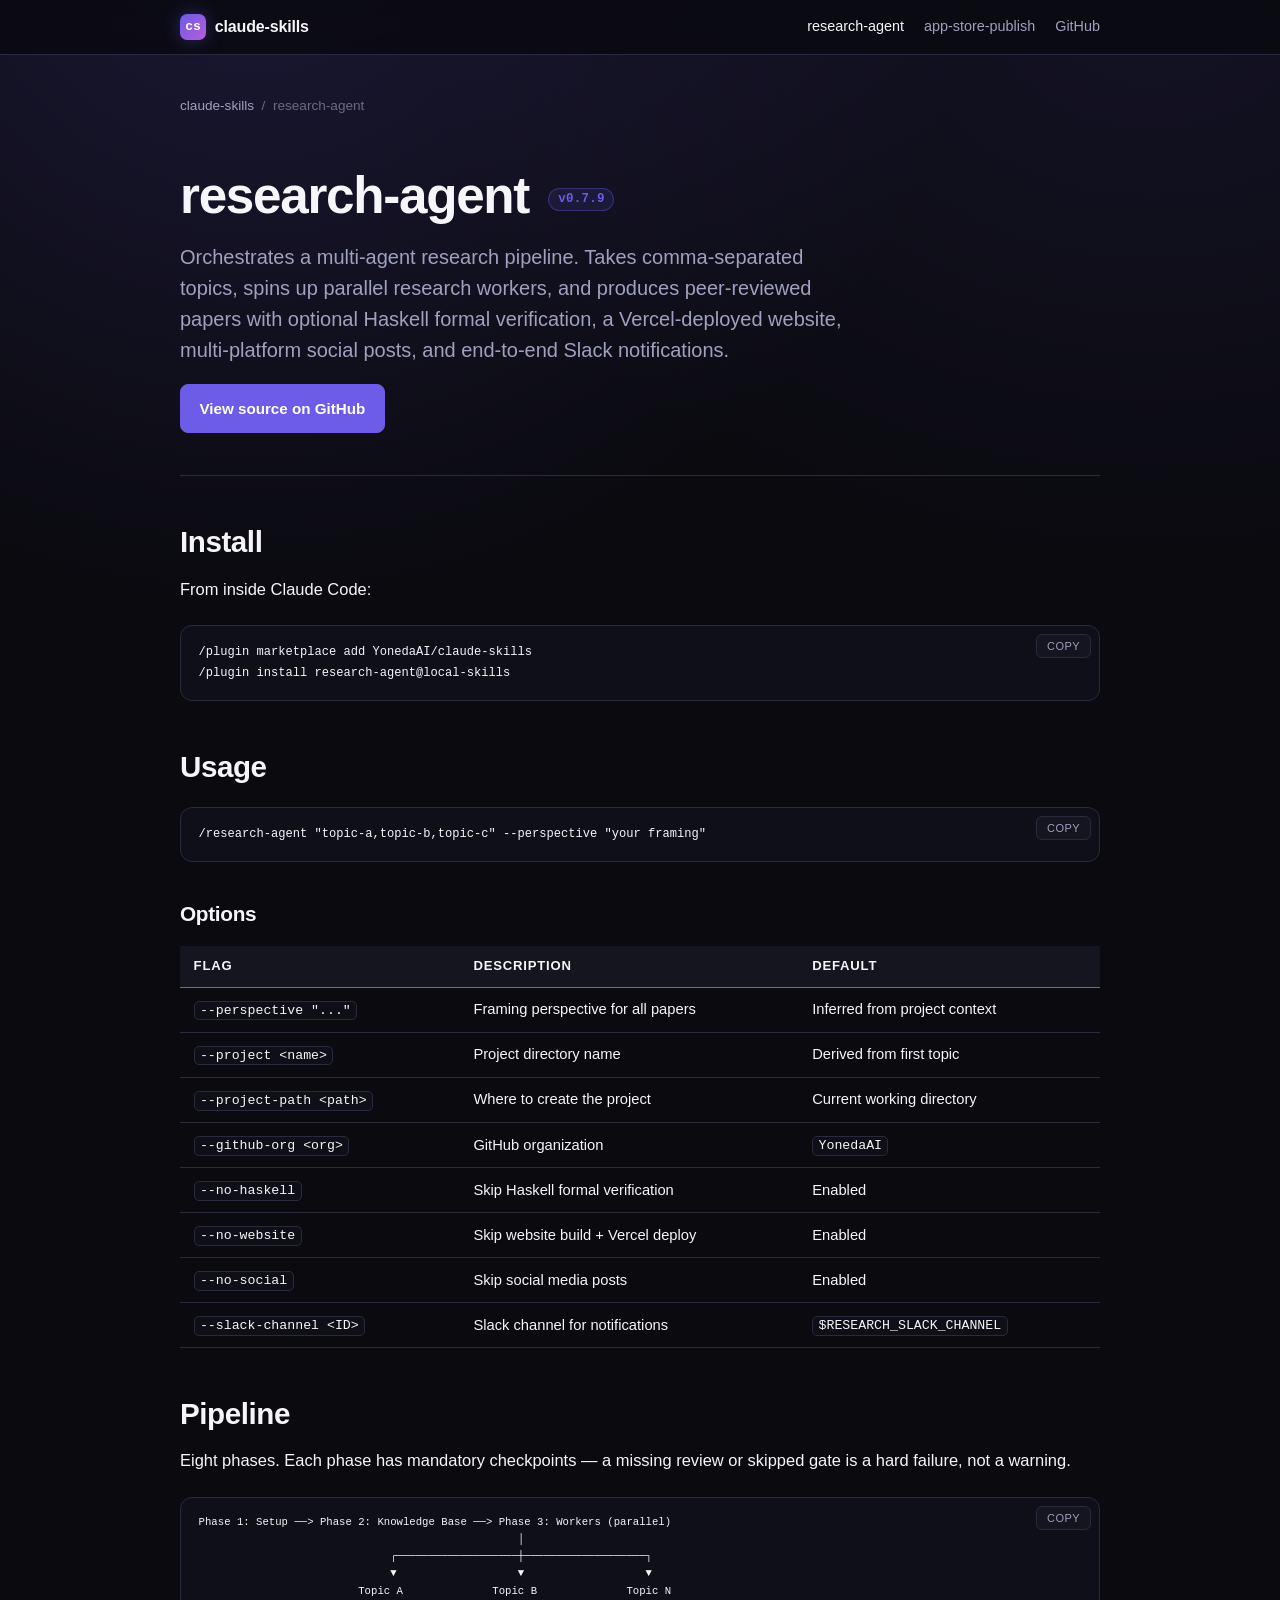
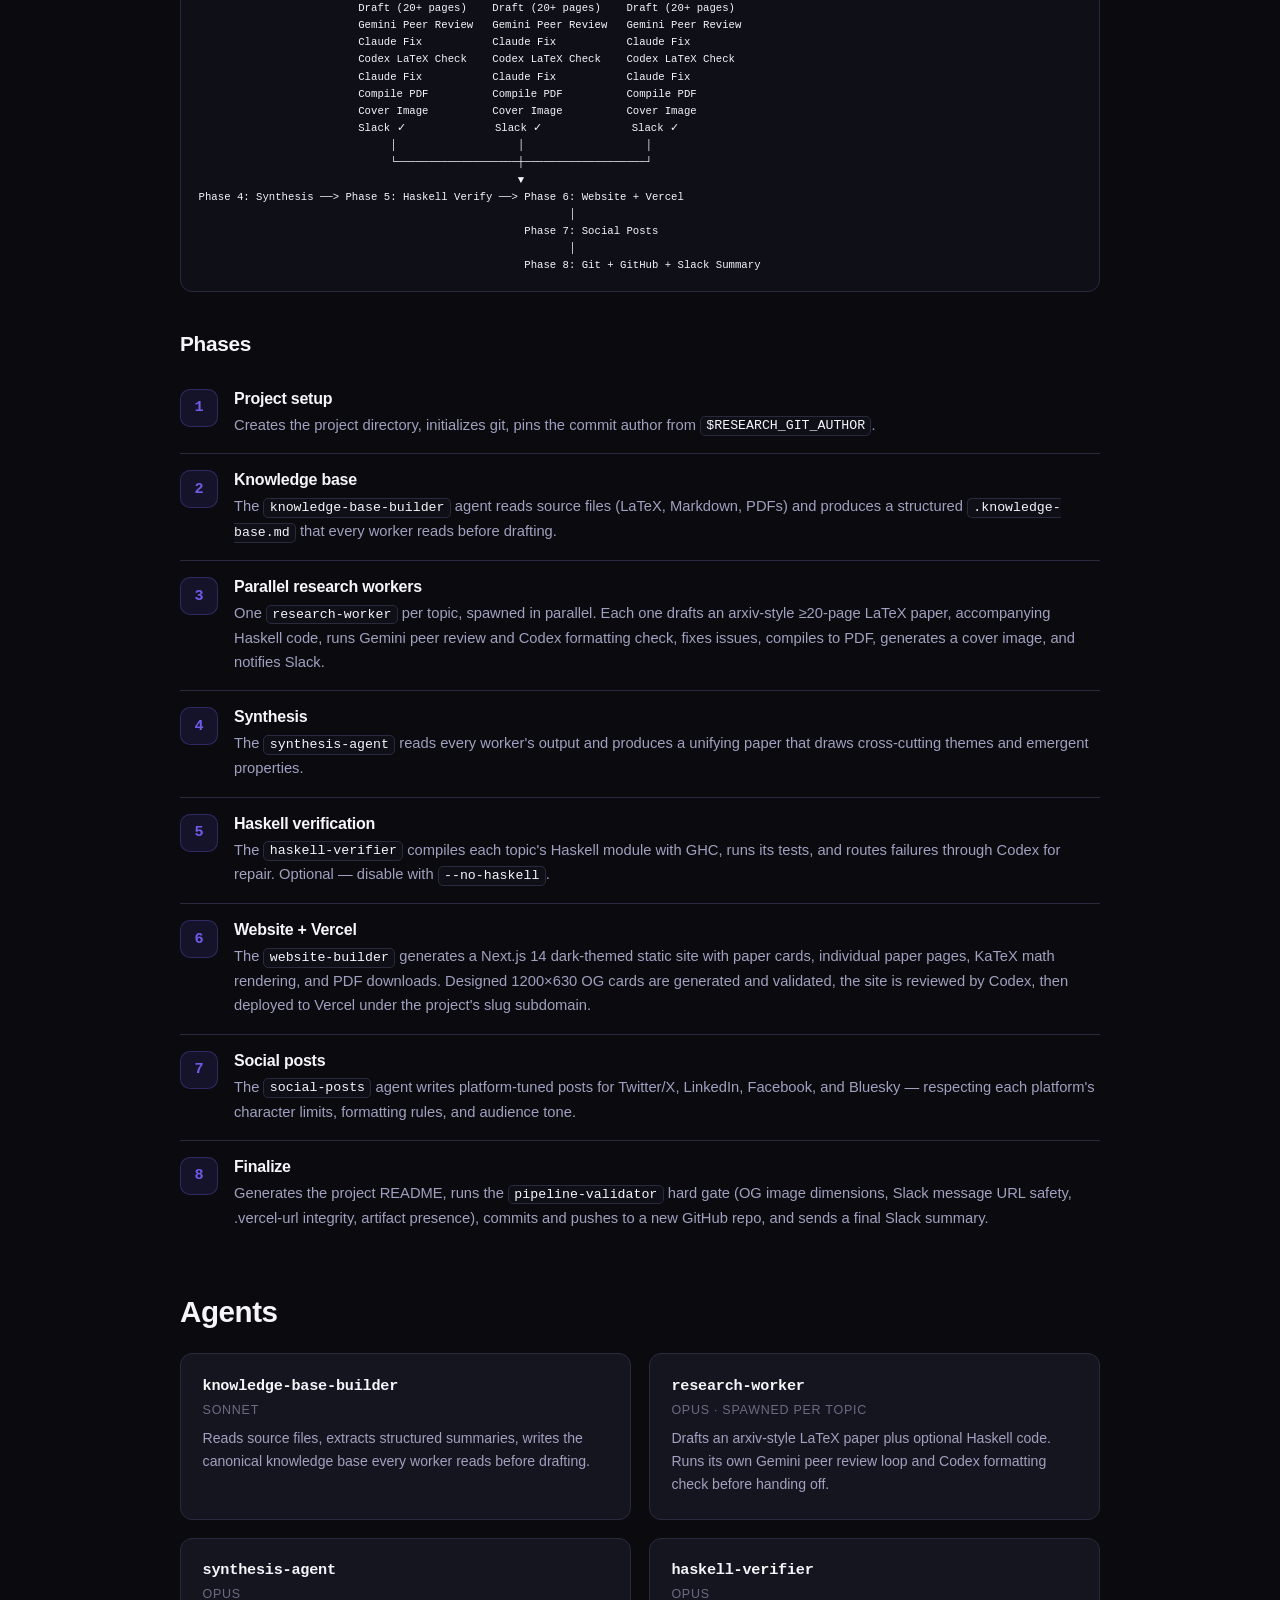
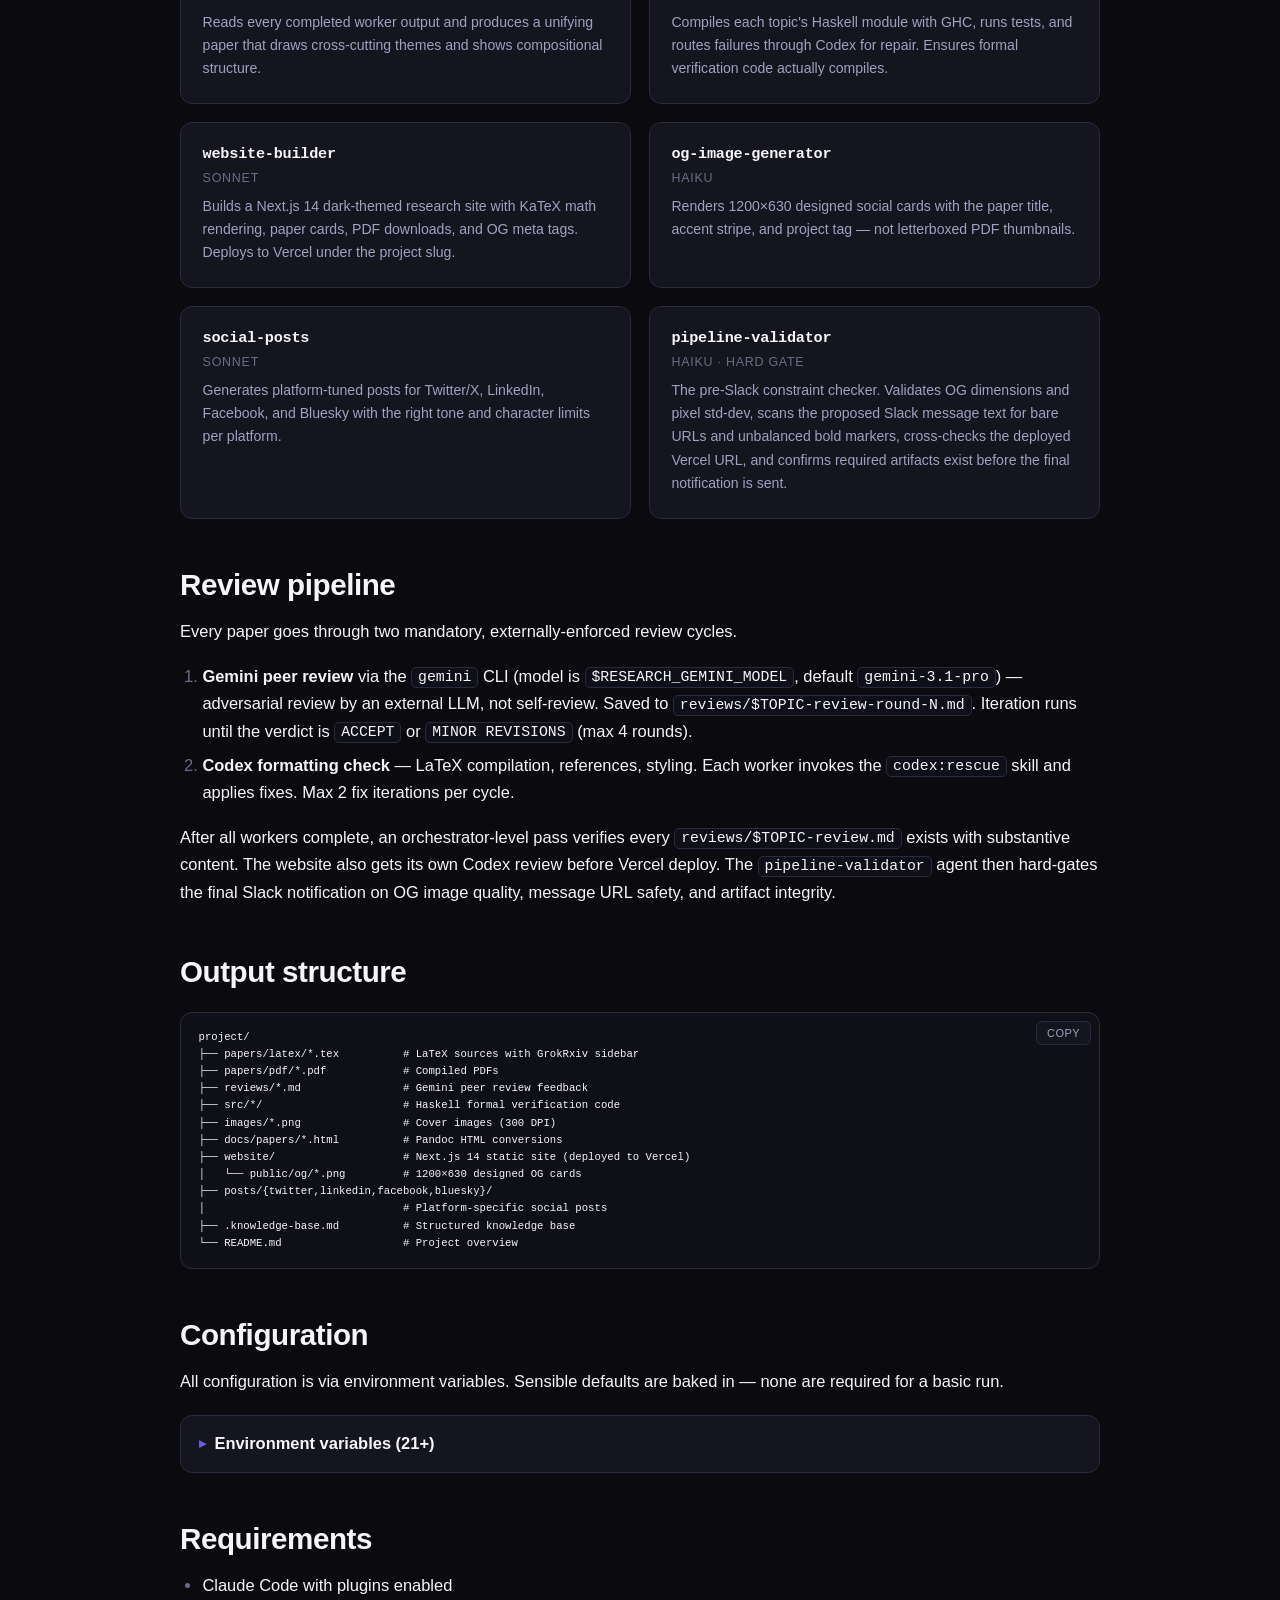
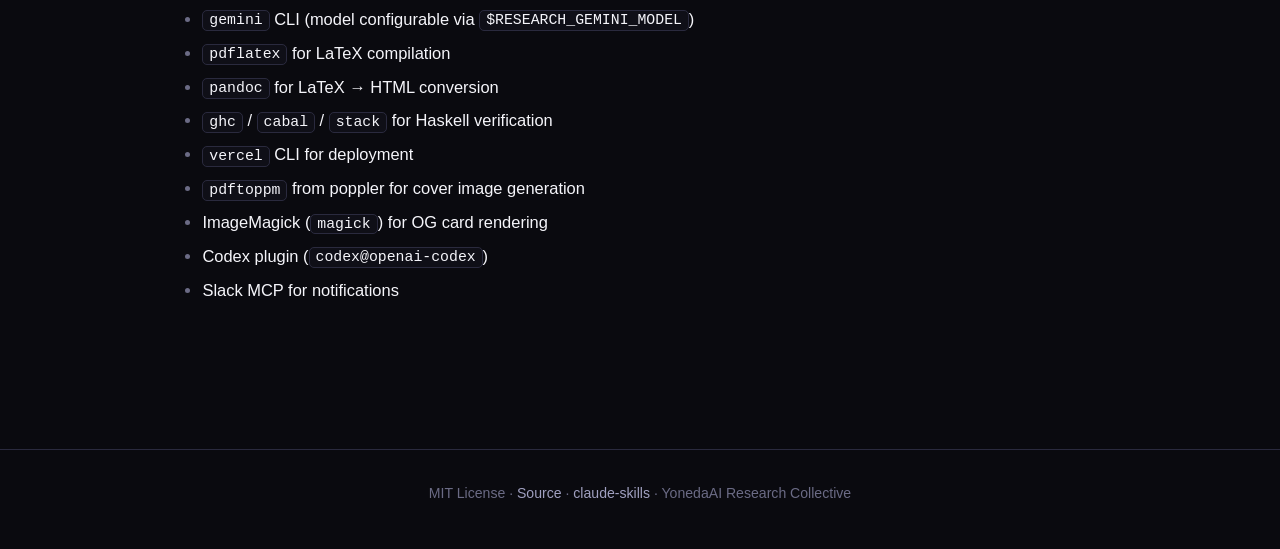
==== commit 8768540b: "research-agent v0.7.9: route reviews through agy shim" ====
--- a/docs/research-agent/index.html
+++ b/docs/research-agent/index.html
@@ -41,7 +41,7 @@
   <p class="crumbs"><a href="../">claude-skills</a> &nbsp;/&nbsp; research-agent</p>
 
   <section class="hero">
-    <h1>research-agent <span class="pill">v0.7.8</span></h1>
+    <h1>research-agent <span class="pill">v0.7.9</span></h1>
     <p class="lead">
       Orchestrates a multi-agent research pipeline. Takes comma-separated topics, spins up
       parallel research workers, and produces peer-reviewed papers with optional Haskell
